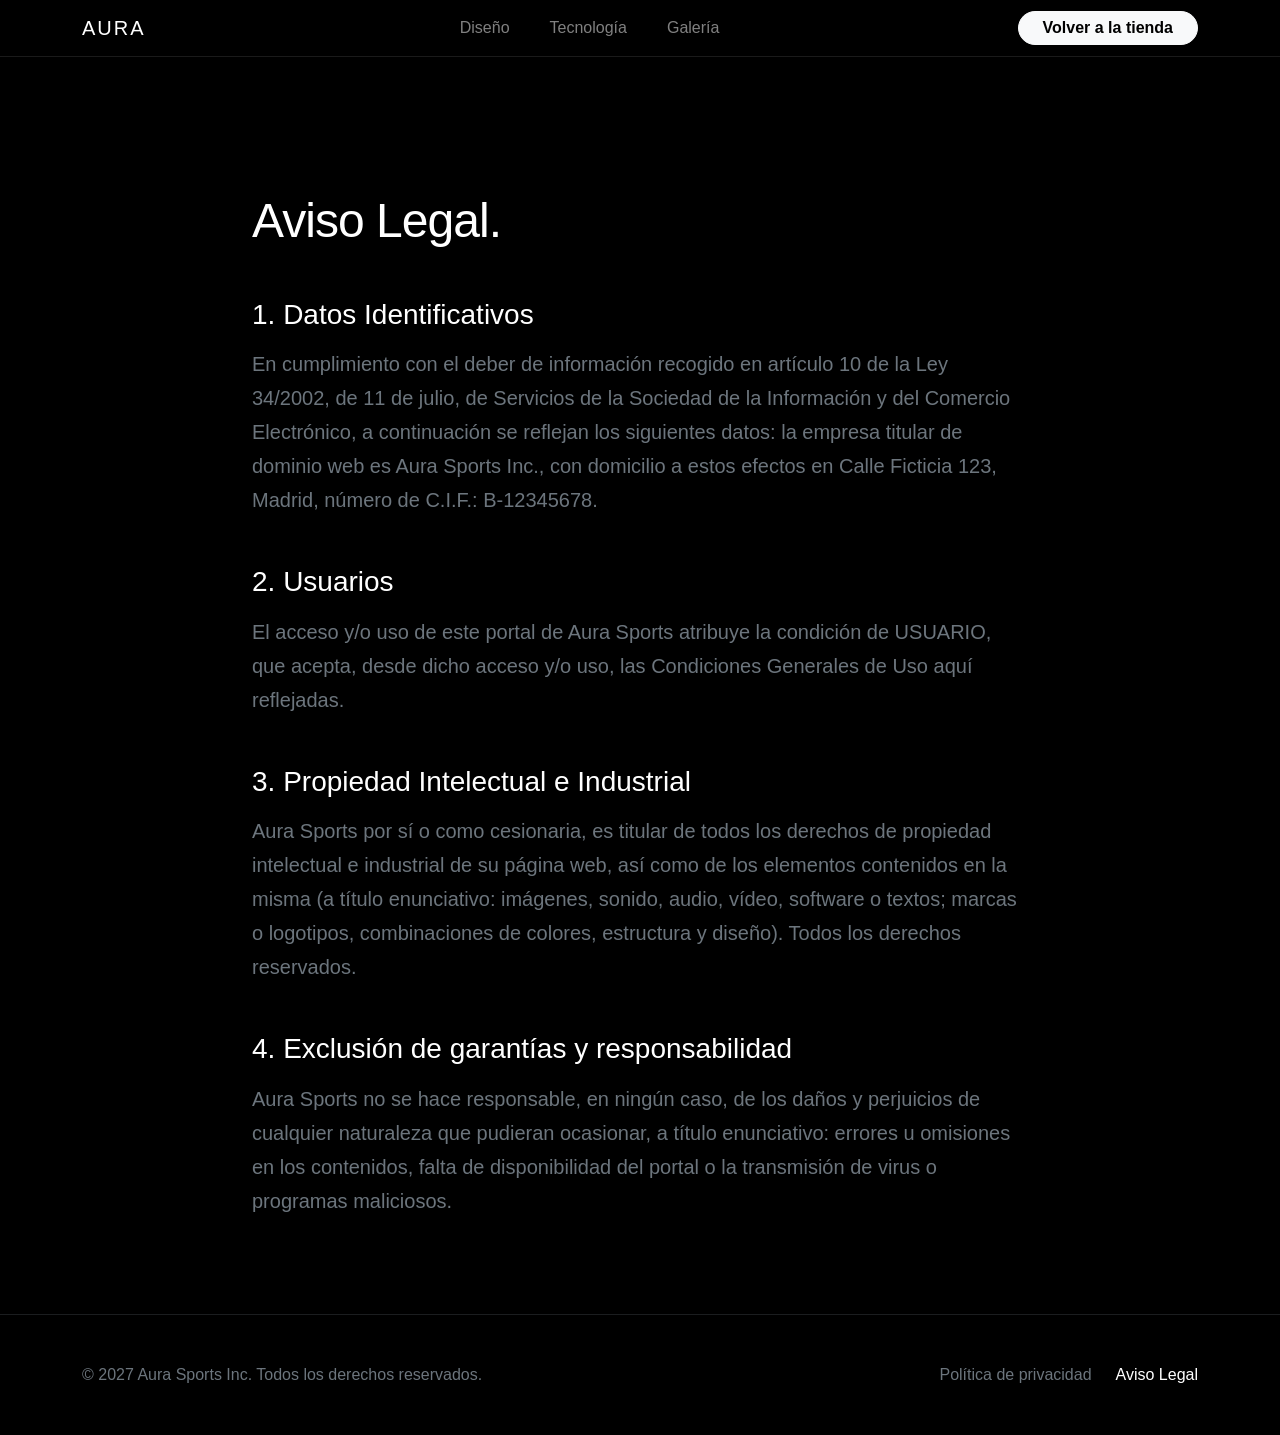
==== avisolegal.html @ 4b3b1ea6 "update 2.0" ====
<!DOCTYPE html>
<html lang="es">
<head>
    <meta charset="UTF-8">
    <meta name="viewport" content="width=device-width, initial-scale=1.0">
    <title>Aviso Legal — Aura Pro</title>
    <link href="css/bootstrap.css" rel="stylesheet">
    <link rel="stylesheet" href="css/style.css">
</head>
<body class="text-light bg-black" data-bs-theme="dark">

<!-- Encabezado fijo (с измененными ссылками на главную) -->
<nav id="navbar" class="navbar navbar-expand-md fixed-top blur-header scrolled">
    <div class="container">
        <a class="navbar-brand fw-bold tracking-wide text-white" href="index.html">AURA</a>
        <button class="navbar-toggler border-0" type="button" data-bs-toggle="collapse" data-bs-target="#navbarNav">
            <span class="navbar-toggler-icon"></span>
        </button>
        <div class="collapse navbar-collapse justify-content-center" id="navbarNav">
            <ul class="navbar-nav gap-4">
                <li class="nav-item"><a class="nav-link text-white-50 hover-text-white" href="index.html#design">Diseño</a></li>
                <li class="nav-item"><a class="nav-link text-white-50 hover-text-white" href="index.html#tech">Tecnología</a></li>
                <li class="nav-item"><a class="nav-link text-white-50 hover-text-white" href="index.html#gallery">Galería</a></li>
            </ul>
        </div>
        <a href="index.html#buy" class="btn btn-light rounded-pill px-4 py-1 fw-semibold d-none d-md-block btn-buy-nav text-black">Volver a la tienda</a>
    </div>
</nav>

<main class="pt-5 mt-5">
    <div class="container py-5" style="max-width: 800px;">
        <h1 class="display-4 fw-bold mb-5 tracking-tight text-white mt-5">Aviso Legal.</h1>

        <div class="mb-5">
            <h3 class="fw-bold text-white mb-3">1. Datos Identificativos</h3>
            <p class="text-secondary fs-5" style="line-height: 1.7;">En cumplimiento con el deber de información recogido en artículo 10 de la Ley 34/2002, de 11 de julio, de Servicios de la Sociedad de la Información y del Comercio Electrónico, a continuación se reflejan los siguientes datos: la empresa titular de dominio web es Aura Sports Inc., con domicilio a estos efectos en Calle Ficticia 123, Madrid, número de C.I.F.: B-12345678.</p>
        </div>

        <div class="mb-5">
            <h3 class="fw-bold text-white mb-3">2. Usuarios</h3>
            <p class="text-secondary fs-5" style="line-height: 1.7;">El acceso y/o uso de este portal de Aura Sports atribuye la condición de USUARIO, que acepta, desde dicho acceso y/o uso, las Condiciones Generales de Uso aquí reflejadas.</p>
        </div>

        <div class="mb-5">
            <h3 class="fw-bold text-white mb-3">3. Propiedad Intelectual e Industrial</h3>
            <p class="text-secondary fs-5" style="line-height: 1.7;">Aura Sports por sí o como cesionaria, es titular de todos los derechos de propiedad intelectual e industrial de su página web, así como de los elementos contenidos en la misma (a título enunciativo: imágenes, sonido, audio, vídeo, software o textos; marcas o logotipos, combinaciones de colores, estructura y diseño). Todos los derechos reservados.</p>
        </div>

        <div class="mb-5">
            <h3 class="fw-bold text-white mb-3">4. Exclusión de garantías y responsabilidad</h3>
            <p class="text-secondary fs-5" style="line-height: 1.7;">Aura Sports no se hace responsable, en ningún caso, de los daños y perjuicios de cualquier naturaleza que pudieran ocasionar, a título enunciativo: errores u omisiones en los contenidos, falta de disponibilidad del portal o la transmisión de virus o programas maliciosos.</p>
        </div>
    </div>
</main>

<footer class="py-5 text-secondary fs-6 text-center text-md-start bg-black border-top border-secondary border-opacity-25">
    <div class="container">
        <div class="d-flex flex-column flex-md-row justify-content-between align-items-center">
            <p class="mb-3 mb-md-0">© 2027 Aura Sports Inc. Todos los derechos reservados.</p>
            <div class="d-flex gap-4">
                <a href="politicade_privacidad.html" class="text-secondary text-decoration-none hover-text-white">Política de privacidad</a>
                <a href="avisolegal.html" class="text-white text-decoration-none">Aviso Legal</a>
            </div>
        </div>
    </div>
</footer>

<script src="js/bootstrap.bundle.js"></script>
</body>
</html>
---- css/style.css ----
/* Paleta Monocromática y Fuente Apple */
body {
    background-color: #000000;
    font-family: -apple-system, BlinkMacSystemFont, "SF Pro Display", "Helvetica Neue", Arial, sans-serif;
    -webkit-font-smoothing: antialiased;
    color: #f5f5f7;
}

/* -------------------------------------
   Утонченная типографика (Apple Style)
------------------------------------- */
/* Делаем заголовки менее массивными */
.display-1 { font-size: 3.5rem !important; }
.display-3 { font-size: 2.75rem !important; }
.display-4 { font-size: 2.25rem !important; }
.display-5 { font-size: 1.75rem !important; }

@media (min-width: 768px) {
    .display-1 { font-size: 4.5rem !important; }
    .display-3 { font-size: 3.5rem !important; }
    .display-4 { font-size: 3rem !important; }
    .display-5 { font-size: 2.25rem !important; }
}

/* Убираем лишнюю "жирность" у заголовков. 
   Меняем 700 (Bold) на 500 (Medium) / 600 (Semibold) */
.fw-bold,
h1, h2, h3, h4, h5, h6,
.display-1, .display-3, .display-4, .display-5 {
    font-weight: 500 !important;
}

.tracking-tight { letter-spacing: -0.02em; } /* Чуть меньше сжатия, чтобы тонкий текст легко читался */
.tracking-wide { letter-spacing: 0.1em; }

.hover-text-white:hover { color: #ffffff !important; transition: color 0.2s ease; }
.space-y-3 > li { margin-bottom: 1rem; }

/* -------------------------------------
   Efecto Glassmorphism en Header 
------------------------------------- */
.blur-header {
    background: rgba(0, 0, 0, 0.2);
    backdrop-filter: saturate(180%) blur(20px);
    -webkit-backdrop-filter: saturate(180%) blur(20px);
    border-bottom: 1px solid rgba(255, 255, 255, 0.05);
    transition: background-color 0.4s ease, border-bottom 0.4s ease;
}
.blur-header.scrolled {
    background: rgba(0, 0, 0, 0.75);
    border-bottom: 1px solid rgba(255, 255, 255, 0.1);
}

/* Animación Hero Background (Ken Burns) */
.hero-bg {
    animation: pulseBg 25s infinite alternate linear;
    filter: blur(11px);
}
@keyframes pulseBg {
    0% { transform: scale(1); }
    100% { transform: scale(1.15); }
}

/* Oscurecimiento suave en el Hero (Ваш градиент) */
.hero-overlay {
    background: linear-gradient(to bottom, rgba(0, 0, 0, 0) 0%, rgba(0, 0, 0, 1) 100%);
    z-index: 1;
}

/* Botones estilo Apple (Monocromo) */
.btn-apple {
    transition: transform 0.3s cubic-bezier(0.25, 1, 0.5, 1), opacity 0.3s ease, background-color 0.3s ease;
}
.btn-apple:hover {
    transform: scale(1.04);
}
.btn-light.btn-apple:hover {
    background-color: #e5e5ea;
    opacity: 0.95;
}
.btn-outline-light.btn-apple:hover {
    background-color: #ffffff;
    color: #000000;
}

/* Bento Cards Oscuras */
.bento-item {
    background-color: #111111;
    border: 1px solid rgba(255, 255, 255, 0.1);
    transition: border-color 0.4s ease, transform 0.4s ease;
}
.bento-item:hover {
    border-color: rgba(255, 255, 255, 0.3);
    transform: translateY(-5px);
}

/* Galería (Zoom en hover para los SVG) */
.gallery-img-wrapper svg {
    transition: transform 0.7s cubic-bezier(0.16, 1, 0.3, 1);
}
.gallery-img-wrapper:hover svg {
    transform: scale(1.06);
}

/* Especificaciones Hover Effect */
.spec-list .row {
    transition: background-color 0.3s ease;
}
.spec-list .row:hover {
    background-color: rgba(255,255,255,0.03);
}

/* Scroll Reveal Animations */
.reveal {
    opacity: 0;
    transform: translateY(40px);
    transition: opacity 1.2s cubic-bezier(0.25, 1, 0.5, 1), transform 1.2s cubic-bezier(0.25, 1, 0.5, 1);
}
.reveal.active {
    opacity: 1;
    transform: translateY(0);
}

/* Staggering delays */
.delay-1 { transition-delay: 0.1s; }
.delay-2 { transition-delay: 0.2s; }
.delay-3 { transition-delay: 0.3s; }
.delay-4 { transition-delay: 0.4s; }

/* -------------------------------------
   Размытие фона для модального окна (Video)
------------------------------------- */
.modal-backdrop.show {
    opacity: 1 !important;
    background-color: rgba(0, 0, 0, 0.7);
    backdrop-filter: blur(15px);
    -webkit-backdrop-filter: blur(15px);
}

/* Фикс для кнопки закрытия поверх видео */
.btn-close-white {
    opacity: 0.7;
    color: white;
    transition: opacity 0.2s;
    filter: none !important;
}
.btn-close-white:hover {
    opacity: 1;
}
/* -------------------------------------
   Кастомные модальные окна (Стиль Apple)
------------------------------------- */

/* Глубокий темный фон для всех модальных окон */
.custom-modal-bg {
    background-color: #111111 !important;
}

/* Большой, тонкий крестик в правом верхнем углу экрана */
.modal-close-fixed {
    position: absolute;
    top: 30px;
    right: 30px;
    z-index: 1060;
    width: 44px;
    height: 44px;
    /* Тонкий SVG-крестик (stroke-width='1') */
    background: transparent url("data:image/svg+xml,%3Csvg xmlns='http://www.w3.org/2000/svg' viewBox='0 0 24 24' fill='none' stroke='%23ffffff' stroke-width='1' stroke-linecap='round' stroke-linejoin='round'%3E%3Cline x1='18' y1='6' x2='6' y2='18'%3E%3C/line%3E%3Cline x1='6' y1='6' x2='18' y2='18'%3E%3C/line%3E%3C/svg%3E") center/36px auto no-repeat;
    opacity: 0.6;
    transition: opacity 0.3s ease, transform 0.3s ease;
    border: none;
}

.modal-close-fixed:hover {
    opacity: 1;
    transform: scale(1.1);
}

/* Убираем дефолтные стили Bootstrap для этой кнопки */
.btn-close.modal-close-fixed {
    box-sizing: border-box;
}

/* Убираем рамки и отступы у заголовков внутри модалки, раз крестик теперь снаружи */
.modal-header {
    border-bottom: none;
}
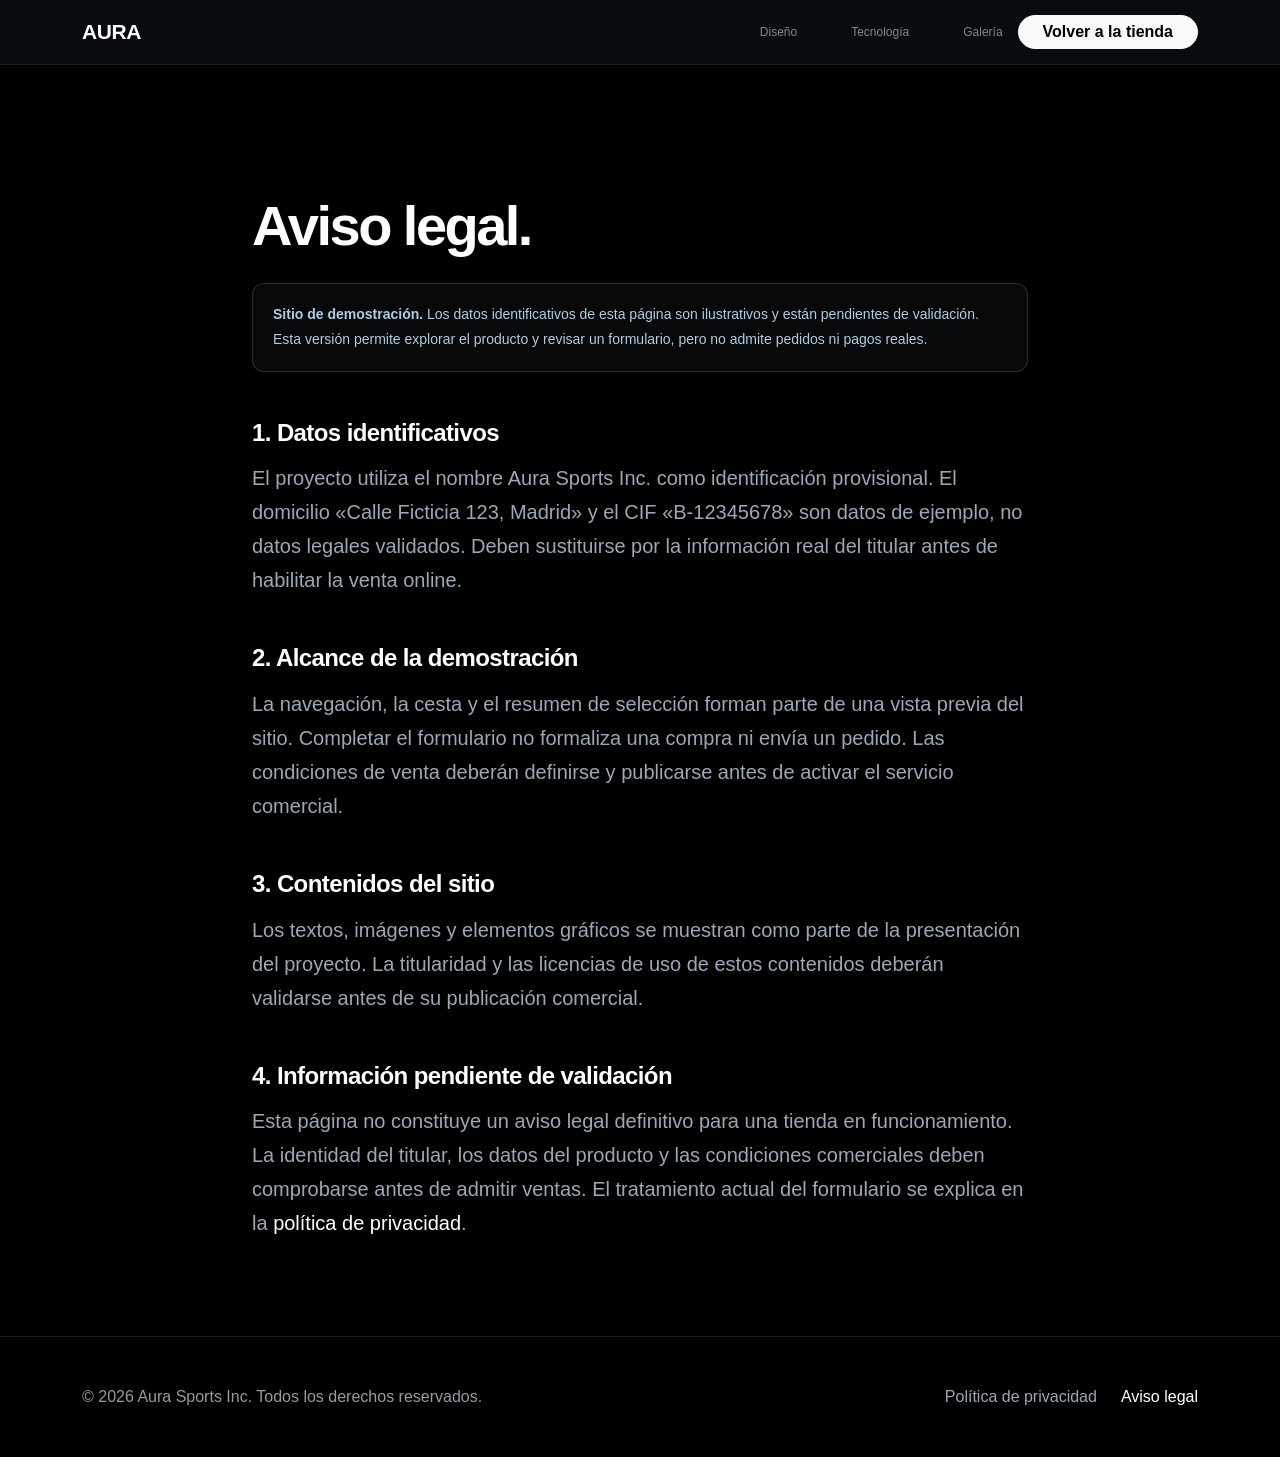
==== commit 2314a20f: "update 4.0" ====
--- a/avisolegal.html
+++ b/avisolegal.html
@@ -1,70 +1,152 @@
-<!DOCTYPE html>
+<!doctype html>
 <html lang="es">
-<head>
-    <meta charset="UTF-8">
-    <meta name="viewport" content="width=device-width, initial-scale=1.0">
-    <title>Aviso Legal — Aura Pro</title>
-    <link href="css/bootstrap.css" rel="stylesheet">
-    <link rel="stylesheet" href="css/style.css">
-</head>
-<body class="text-light bg-black" data-bs-theme="dark">
+  <head>
+    <meta charset="UTF-8" />
+    <meta name="viewport" content="width=device-width, initial-scale=1.0" />
+    <title>Aviso legal — AURA PRO X</title>
+    <link href="css/bootstrap.css" rel="stylesheet" />
+    <link rel="stylesheet" href="css/style.css" />
+  </head>
+  <body class="text-light bg-black" data-bs-theme="dark">
+    <!-- Encabezado fijo (с измененными ссылками на главную) -->
+    <nav
+      id="navbar"
+      class="navbar navbar-expand-md fixed-top blur-header scrolled"
+    >
+      <div class="container">
+        <a
+          class="navbar-brand fw-bold tracking-wide text-white"
+          href="index.html"
+          >AURA</a
+        >
+        <button
+          class="navbar-toggler border-0"
+          type="button"
+          data-bs-toggle="collapse"
+          data-bs-target="#navbarNav"
+        >
+          <span class="navbar-toggler-icon"></span>
+        </button>
+        <div
+          class="collapse navbar-collapse justify-content-center"
+          id="navbarNav"
+        >
+          <ul class="navbar-nav gap-4">
+            <li class="nav-item">
+              <a
+                class="nav-link text-white-50 hover-text-white"
+                href="index.html#design"
+                >Diseño</a
+              >
+            </li>
+            <li class="nav-item">
+              <a
+                class="nav-link text-white-50 hover-text-white"
+                href="index.html#tech"
+                >Tecnología</a
+              >
+            </li>
+            <li class="nav-item">
+              <a
+                class="nav-link text-white-50 hover-text-white"
+                href="index.html#gallery"
+                >Galería</a
+              >
+            </li>
+          </ul>
+        </div>
+        <a
+          href="index.html#buy"
+          class="btn btn-light rounded-pill px-4 py-1 fw-semibold d-none d-md-block btn-buy-nav text-black"
+          >Volver a la tienda</a
+        >
+      </div>
+    </nav>
 
-<!-- Encabezado fijo (с измененными ссылками на главную) -->
-<nav id="navbar" class="navbar navbar-expand-md fixed-top blur-header scrolled">
-    <div class="container">
-        <a class="navbar-brand fw-bold tracking-wide text-white" href="index.html">AURA</a>
-        <button class="navbar-toggler border-0" type="button" data-bs-toggle="collapse" data-bs-target="#navbarNav">
-            <span class="navbar-toggler-icon"></span>
-        </button>
-        <div class="collapse navbar-collapse justify-content-center" id="navbarNav">
-            <ul class="navbar-nav gap-4">
-                <li class="nav-item"><a class="nav-link text-white-50 hover-text-white" href="index.html#design">Diseño</a></li>
-                <li class="nav-item"><a class="nav-link text-white-50 hover-text-white" href="index.html#tech">Tecnología</a></li>
-                <li class="nav-item"><a class="nav-link text-white-50 hover-text-white" href="index.html#gallery">Galería</a></li>
-            </ul>
-        </div>
-        <a href="index.html#buy" class="btn btn-light rounded-pill px-4 py-1 fw-semibold d-none d-md-block btn-buy-nav text-black">Volver a la tienda</a>
-    </div>
-</nav>
-
-<main class="pt-5 mt-5">
-    <div class="container py-5" style="max-width: 800px;">
-        <h1 class="display-4 fw-bold mb-5 tracking-tight text-white mt-5">Aviso Legal.</h1>
+    <main class="pt-5 mt-5">
+      <div class="container py-5" style="max-width: 800px">
+        <h1 class="display-4 fw-bold mb-4 tracking-tight text-white mt-5">
+          Aviso legal.
+        </h1>
+        <p class="legal-preview-note mb-5">
+          <strong>Sitio de demostración.</strong> Los datos identificativos de
+          esta página son ilustrativos y están pendientes de validación. Esta
+          versión permite explorar el producto y revisar un formulario, pero no
+          admite pedidos ni pagos reales.
+        </p>
 
         <div class="mb-5">
-            <h3 class="fw-bold text-white mb-3">1. Datos Identificativos</h3>
-            <p class="text-secondary fs-5" style="line-height: 1.7;">En cumplimiento con el deber de información recogido en artículo 10 de la Ley 34/2002, de 11 de julio, de Servicios de la Sociedad de la Información y del Comercio Electrónico, a continuación se reflejan los siguientes datos: la empresa titular de dominio web es Aura Sports Inc., con domicilio a estos efectos en Calle Ficticia 123, Madrid, número de C.I.F.: B-12345678.</p>
+          <h3 class="fw-bold text-white mb-3">1. Datos identificativos</h3>
+          <p class="text-secondary fs-5" style="line-height: 1.7">
+            El proyecto utiliza el nombre Aura Sports Inc. como identificación
+            provisional. El domicilio «Calle Ficticia 123, Madrid» y el CIF
+            «B-12345678» son datos de ejemplo, no datos legales validados. Deben
+            sustituirse por la información real del titular antes de habilitar
+            la venta online.
+          </p>
         </div>
 
         <div class="mb-5">
-            <h3 class="fw-bold text-white mb-3">2. Usuarios</h3>
-            <p class="text-secondary fs-5" style="line-height: 1.7;">El acceso y/o uso de este portal de Aura Sports atribuye la condición de USUARIO, que acepta, desde dicho acceso y/o uso, las Condiciones Generales de Uso aquí reflejadas.</p>
+          <h3 class="fw-bold text-white mb-3">2. Alcance de la demostración</h3>
+          <p class="text-secondary fs-5" style="line-height: 1.7">
+            La navegación, la cesta y el resumen de selección forman parte de
+            una vista previa del sitio. Completar el formulario no formaliza una
+            compra ni envía un pedido. Las condiciones de venta deberán
+            definirse y publicarse antes de activar el servicio comercial.
+          </p>
         </div>
 
         <div class="mb-5">
-            <h3 class="fw-bold text-white mb-3">3. Propiedad Intelectual e Industrial</h3>
-            <p class="text-secondary fs-5" style="line-height: 1.7;">Aura Sports por sí o como cesionaria, es titular de todos los derechos de propiedad intelectual e industrial de su página web, así como de los elementos contenidos en la misma (a título enunciativo: imágenes, sonido, audio, vídeo, software o textos; marcas o logotipos, combinaciones de colores, estructura y diseño). Todos los derechos reservados.</p>
+          <h3 class="fw-bold text-white mb-3">3. Contenidos del sitio</h3>
+          <p class="text-secondary fs-5" style="line-height: 1.7">
+            Los textos, imágenes y elementos gráficos se muestran como parte de
+            la presentación del proyecto. La titularidad y las licencias de uso
+            de estos contenidos deberán validarse antes de su publicación
+            comercial.
+          </p>
         </div>
 
         <div class="mb-5">
-            <h3 class="fw-bold text-white mb-3">4. Exclusión de garantías y responsabilidad</h3>
-            <p class="text-secondary fs-5" style="line-height: 1.7;">Aura Sports no se hace responsable, en ningún caso, de los daños y perjuicios de cualquier naturaleza que pudieran ocasionar, a título enunciativo: errores u omisiones en los contenidos, falta de disponibilidad del portal o la transmisión de virus o programas maliciosos.</p>
+          <h3 class="fw-bold text-white mb-3">
+            4. Información pendiente de validación
+          </h3>
+          <p class="text-secondary fs-5" style="line-height: 1.7">
+            Esta página no constituye un aviso legal definitivo para una tienda
+            en funcionamiento. La identidad del titular, los datos del producto
+            y las condiciones comerciales deben comprobarse antes de admitir
+            ventas. El tratamiento actual del formulario se explica en la
+            <a href="politicadeprivacidad.html" class="text-white"
+              >política de privacidad</a
+            >.
+          </p>
         </div>
-    </div>
-</main>
+      </div>
+    </main>
 
-<footer class="py-5 text-secondary fs-6 text-center text-md-start bg-black border-top border-secondary border-opacity-25">
-    <div class="container">
-        <div class="d-flex flex-column flex-md-row justify-content-between align-items-center">
-            <p class="mb-3 mb-md-0">© 2027 Aura Sports Inc. Todos los derechos reservados.</p>
-            <div class="d-flex gap-4">
-                <a href="politicade_privacidad.html" class="text-secondary text-decoration-none hover-text-white">Política de privacidad</a>
-                <a href="avisolegal.html" class="text-white text-decoration-none">Aviso Legal</a>
-            </div>
+    <footer
+      class="py-5 text-secondary fs-6 text-center text-md-start bg-black border-top border-secondary border-opacity-25"
+    >
+      <div class="container">
+        <div
+          class="d-flex flex-column flex-md-row justify-content-between align-items-center"
+        >
+          <p class="mb-3 mb-md-0">
+            © 2026 Aura Sports Inc. Todos los derechos reservados.
+          </p>
+          <div class="d-flex gap-4">
+            <a
+              href="politicadeprivacidad.html"
+              class="text-secondary text-decoration-none hover-text-white"
+              >Política de privacidad</a
+            >
+            <a href="avisolegal.html" class="text-white text-decoration-none"
+              >Aviso legal</a
+            >
+          </div>
         </div>
-    </div>
-</footer>
+      </div>
+    </footer>
 
-<script src="js/bootstrap.bundle.js"></script>
-</body>
+    <script src="js/bootstrap.bundle.js"></script>
+  </body>
 </html>
--- a/css/style.css
+++ b/css/style.css
@@ -1,188 +1,1700 @@
-/* Paleta Monocromática y Fuente Apple */
+/* AURA — Quiet form. Glacier blue. Native San Francisco typography. */
+:root {
+  --aura-bg: #050608;
+  --aura-surface: #101114;
+  --aura-text: #f5f5f7;
+  --aura-muted: #969aa1;
+  --aura-line: rgba(255, 255, 255, 0.12);
+  --aura-accent: #a7d8ed;
+  --aura-ink: #152b38;
+  --aura-paper: #f5f7f9;
+}
+* {
+  box-sizing: border-box;
+}
+html {
+  scroll-behavior: smooth;
+  scroll-padding-top: 75px;
+}
 body {
-    background-color: #000000;
-    font-family: -apple-system, BlinkMacSystemFont, "SF Pro Display", "Helvetica Neue", Arial, sans-serif;
-    -webkit-font-smoothing: antialiased;
-    color: #f5f5f7;
-}
-
-/* -------------------------------------
-   Утонченная типографика (Apple Style)
-------------------------------------- */
-/* Делаем заголовки менее массивными */
-.display-1 { font-size: 3.5rem !important; }
-.display-3 { font-size: 2.75rem !important; }
-.display-4 { font-size: 2.25rem !important; }
-.display-5 { font-size: 1.75rem !important; }
-
-@media (min-width: 768px) {
-    .display-1 { font-size: 4.5rem !important; }
-    .display-3 { font-size: 3.5rem !important; }
-    .display-4 { font-size: 3rem !important; }
-    .display-5 { font-size: 2.25rem !important; }
-}
-
-/* Убираем лишнюю "жирность" у заголовков. 
-   Меняем 700 (Bold) на 500 (Medium) / 600 (Semibold) */
-.fw-bold,
-h1, h2, h3, h4, h5, h6,
-.display-1, .display-3, .display-4, .display-5 {
-    font-weight: 500 !important;
-}
-
-.tracking-tight { letter-spacing: -0.02em; } /* Чуть меньше сжатия, чтобы тонкий текст легко читался */
-.tracking-wide { letter-spacing: 0.1em; }
-
-.hover-text-white:hover { color: #ffffff !important; transition: color 0.2s ease; }
-.space-y-3 > li { margin-bottom: 1rem; }
-
-/* -------------------------------------
-   Efecto Glassmorphism en Header 
-------------------------------------- */
+  margin: 0;
+  background: var(--aura-bg);
+  color: var(--aura-text);
+  font-family:
+    -apple-system, BlinkMacSystemFont, "SF Pro Display", "SF Pro Text",
+    "Helvetica Neue", Arial, sans-serif;
+  -webkit-font-smoothing: antialiased;
+  line-height: 1.5;
+}
+::selection {
+  background: var(--aura-accent);
+  color: var(--aura-ink);
+}
+a {
+  color: inherit;
+  text-decoration: none;
+}
+button,
+input {
+  font: inherit;
+}
+button,
+a,
+input,
+summary {
+  -webkit-tap-highlight-color: transparent;
+}
+button {
+  cursor: pointer;
+}
+img {
+  max-width: 100%;
+}
+h1,
+h2,
+h3,
+p,
+figure {
+  margin-top: 0;
+}
+h1,
+h2,
+h3 {
+  line-height: 1.07;
+  letter-spacing: -0.045em;
+}
+h2 {
+  font-size: clamp(38px, 4.1vw, 60px);
+  font-weight: 600;
+  margin-bottom: 0;
+}
+h3 {
+  font-weight: 600;
+}
+p {
+  color: var(--aura-muted);
+}
+a:focus-visible,
+button:focus-visible,
+input:focus-visible,
+summary:focus-visible {
+  outline: 2px solid var(--aura-accent);
+  outline-offset: 5px;
+}
+:where(main, section)[tabindex="-1"]:focus {
+  outline: none;
+}
+.page-width {
+  width: min(100% - 96px, 1080px);
+  margin-inline: auto;
+}
+.section-space {
+  padding-block: 115px;
+}
+.eyebrow {
+  font-size: 16px;
+  font-weight: 500;
+  letter-spacing: -0.015em;
+  color: inherit;
+  margin-bottom: 18px;
+}
+.muted,
+.text-muted-aura {
+  color: var(--aura-muted);
+}
+.icon {
+  width: 21px;
+  height: 21px;
+  flex-shrink: 0;
+  fill: none;
+  stroke: currentColor;
+  stroke-width: 1.5;
+  stroke-linecap: round;
+  stroke-linejoin: round;
+}
+.icon-library {
+  position: absolute;
+  width: 0;
+  height: 0;
+  overflow: hidden;
+}
+.skip-link {
+  position: fixed;
+  z-index: 2000;
+  top: 10px;
+  left: 10px;
+  padding: 12px 20px;
+  border-radius: 20px;
+  background: var(--aura-accent);
+  color: var(--aura-ink);
+  transform: translateY(-160%);
+}
+.skip-link:focus {
+  transform: translateY(0);
+}
+/* A restrained, translucent product navigation. */
 .blur-header {
-    background: rgba(0, 0, 0, 0.2);
-    backdrop-filter: saturate(180%) blur(20px);
-    -webkit-backdrop-filter: saturate(180%) blur(20px);
-    border-bottom: 1px solid rgba(255, 255, 255, 0.05);
-    transition: background-color 0.4s ease, border-bottom 0.4s ease;
+  padding: 0;
+  background: rgba(5, 6, 8, 0.76);
+  border-bottom: 1px solid rgba(255, 255, 255, 0.08);
+  backdrop-filter: saturate(140%) blur(22px);
+  -webkit-backdrop-filter: saturate(140%) blur(22px);
 }
 .blur-header.scrolled {
-    background: rgba(0, 0, 0, 0.75);
-    border-bottom: 1px solid rgba(255, 255, 255, 0.1);
-}
-
-/* Animación Hero Background (Ken Burns) */
-.hero-bg {
-    animation: pulseBg 25s infinite alternate linear;
-    filter: blur(11px);
-}
-@keyframes pulseBg {
-    0% { transform: scale(1); }
-    100% { transform: scale(1.15); }
-}
-
-/* Oscurecimiento suave en el Hero (Ваш градиент) */
-.hero-overlay {
-    background: linear-gradient(to bottom, rgba(0, 0, 0, 0) 0%, rgba(0, 0, 0, 1) 100%);
-    z-index: 1;
-}
-
-/* Botones estilo Apple (Monocromo) */
-.btn-apple {
-    transition: transform 0.3s cubic-bezier(0.25, 1, 0.5, 1), opacity 0.3s ease, background-color 0.3s ease;
-}
-.btn-apple:hover {
-    transform: scale(1.04);
-}
-.btn-light.btn-apple:hover {
-    background-color: #e5e5ea;
-    opacity: 0.95;
-}
-.btn-outline-light.btn-apple:hover {
-    background-color: #ffffff;
-    color: #000000;
-}
-
-/* Bento Cards Oscuras */
-.bento-item {
-    background-color: #111111;
-    border: 1px solid rgba(255, 255, 255, 0.1);
-    transition: border-color 0.4s ease, transform 0.4s ease;
-}
-.bento-item:hover {
-    border-color: rgba(255, 255, 255, 0.3);
-    transform: translateY(-5px);
-}
-
-/* Galería (Zoom en hover para los SVG) */
-.gallery-img-wrapper svg {
-    transition: transform 0.7s cubic-bezier(0.16, 1, 0.3, 1);
-}
-.gallery-img-wrapper:hover svg {
-    transform: scale(1.06);
-}
-
-/* Especificaciones Hover Effect */
-.spec-list .row {
-    transition: background-color 0.3s ease;
-}
-.spec-list .row:hover {
-    background-color: rgba(255,255,255,0.03);
-}
-
-/* Scroll Reveal Animations */
+  background: rgba(12, 14, 18, 0.9);
+}
+.nav-inner {
+  min-height: 60px;
+  padding: 0;
+  gap: 36px;
+}
+.brand {
+  display: inline-flex;
+  align-items: center;
+  font-size: 19px;
+  font-weight: 600;
+  letter-spacing: -0.045em;
+  color: var(--aura-text);
+  white-space: nowrap;
+}
+.navbar-collapse {
+  flex-grow: 0;
+  margin-left: auto;
+}
+.nav-link {
+  color: #b6b8bf;
+  font-size: 12px;
+  padding: 9px 15px !important;
+  transition: color 0.2s;
+}
+.nav-link:hover,
+.nav-link.active {
+  color: #f5f5f7;
+}
+.nav-purchase {
+  display: flex;
+  align-items: center;
+}
+.button {
+  display: inline-flex;
+  align-items: center;
+  justify-content: center;
+  gap: 15px;
+  min-height: 48px;
+  padding: 12px 24px;
+  border: 1px solid transparent;
+  border-radius: 999px;
+  font-size: 15px;
+  font-weight: 400;
+  line-height: 1.5;
+  transition:
+    background 0.2s,
+    transform 0.2s;
+}
+.button:hover {
+  transform: translateY(-1px);
+}
+.button-small {
+  min-height: 31px;
+  padding: 6px 17px;
+  font-size: 12px;
+}
+.button-light,
+.button-accent {
+  background: var(--aura-accent);
+  color: var(--aura-ink);
+}
+.button-light:hover,
+.button-accent:hover {
+  background: #bee5f6;
+}
+.button-dark {
+  background: #1d3544;
+  color: #f2f8fc;
+}
+.button-dark:hover {
+  background: #294b60;
+}
+.button .icon {
+  width: 18px;
+  height: 18px;
+}
+.text-link {
+  display: inline-flex;
+  align-items: center;
+  gap: 8px;
+  font-size: 15px;
+  color: var(--aura-accent);
+}
+.text-link:after {
+  content: "›";
+  font-size: 22px;
+  line-height: 1;
+  margin-top: -2px;
+}
+.text-link:hover {
+  color: #cce8f5;
+}
+.navbar-toggler {
+  border: 0;
+  box-shadow: none !important;
+  padding: 11px;
+  min-height: 44px;
+}
+.menu-lines {
+  display: block;
+  width: 19px;
+  height: 8px;
+  border-block: 1px solid #d8e0e5;
+}
+/* Hero: type, product, breathing room. */
+.hero {
+  position: relative;
+  overflow: hidden;
+  padding-bottom: 44px;
+  background: #050608;
+  text-align: center;
+}
+.hero-content {
+  position: relative;
+  z-index: 1;
+  padding-top: 128px;
+}
+.hero .eyebrow {
+  color: #d5dbe0;
+  font-size: 23px;
+  font-weight: 600;
+  margin-bottom: 17px;
+}
+.hero h1 {
+  font-size: clamp(52px, 6vw, 86px);
+  font-weight: 600;
+  line-height: 1.04;
+  letter-spacing: -0.055em;
+  margin: 0 0 24px;
+}
+.hero-description {
+  font-size: 19px;
+  line-height: 1.5;
+  color: #a6aab2;
+  max-width: 560px;
+  margin: 0 auto 27px;
+}
+.hero-actions {
+  display: flex;
+  justify-content: center;
+  align-items: center;
+  gap: 29px;
+}
+.hero-image {
+  display: block;
+  mix-blend-mode: lighten;
+  width: min(1100px, 100%);
+  height: 535px;
+  object-fit: contain;
+  margin: 0 auto;
+  -webkit-mask-image: linear-gradient(
+    0deg,
+    transparent,
+    #000 10%,
+    #000 92%,
+    transparent
+  );
+  mask-image: linear-gradient(
+    0deg,
+    transparent,
+    #000 10%,
+    #000 92%,
+    transparent
+  );
+}
+/* Product story */
+#design {
+  padding-top: 80px;
+  padding-bottom: 35px;
+}
+.section-heading {
+  text-align: center;
+  max-width: 800px;
+  margin: 0 auto 55px;
+}
+.heading-row {
+  display: block;
+}
+.section-heading p,
+.heading-row > p {
+  max-width: 615px;
+  margin: 24px auto 0;
+  font-size: 18px;
+  line-height: 1.65;
+  color: #a1a6ae;
+}
+.design-photo {
+  margin: 0;
+  overflow: hidden;
+  border-radius: 28px;
+  background: #090b0d;
+}
+.design-photo img {
+  width: 100%;
+  height: 540px;
+  object-fit: cover;
+  display: block;
+}
+.technology-section {
+  padding-top: 100px;
+  padding-bottom: 112px;
+  background: #050608;
+}
+.technology-section .section-heading {
+  margin-bottom: 48px;
+}
+.tech-grid {
+  display: grid;
+  grid-template-columns: repeat(3, minmax(0, 1fr));
+  gap: 52px;
+}
+.tech-card {
+  min-width: 0;
+}
+.tech-copy h3 {
+  color: var(--aura-accent);
+  font-size: 24px;
+  letter-spacing: -0.03em;
+  margin: 0 0 15px;
+}
+.tech-copy p {
+  font-size: 16px;
+  line-height: 1.7;
+  color: #a1a6ae;
+  margin: 0;
+}
+/* One calm landscape in place of a collage. */
+.terrain-section {
+  padding: 0;
+}
+.terrain-panorama {
+  height: 700px;
+  position: relative;
+  isolation: isolate;
+  display: flex;
+  align-items: center;
+  overflow: hidden;
+  color: #1a2d3a;
+  background: #dbe6ef;
+}
+.terrain-panorama > img {
+  position: absolute;
+  inset: 0;
+  width: 100%;
+  height: 100%;
+  z-index: -2;
+  object-fit: cover;
+  object-position: 50% 55%;
+}
+.terrain-overlay {
+  position: absolute;
+  inset: 0;
+  z-index: -1;
+  background: linear-gradient(90deg, #f1f7fc40, transparent 70%);
+}
+.terrain-copy {
+  padding-bottom: 65px;
+}
+.terrain-copy h2 {
+  font-size: clamp(45px, 4.9vw, 72px);
+  font-weight: 600;
+}
+.terrain-copy p {
+  color: #344c5d;
+  font-size: 19px;
+  max-width: 350px;
+  line-height: 1.6;
+  margin: 26px 0 0;
+}
+/* The technical information stays useful, with less framing. */
+.specs-section {
+  background: #f5f7f9;
+  color: #1d1d1f;
+}
+.specs-layout {
+  display: grid;
+  grid-template-columns: 0.85fr 1.35fr;
+  gap: 100px;
+}
+.specs-intro h2 {
+  font-size: 48px;
+}
+.specs-intro > p {
+  font-size: 17px;
+  color: #707984;
+  line-height: 1.65;
+  margin: 23px 0 0;
+  max-width: 250px;
+}
+.spec-table {
+  margin: 0;
+}
+.spec-table > div {
+  display: grid;
+  grid-template-columns: 42% 1fr;
+  gap: 24px;
+  border-bottom: 1px solid #dce2e8;
+  padding: 19px 0;
+  align-items: baseline;
+}
+.spec-table > div:first-child {
+  padding-top: 0;
+}
+.spec-table dt {
+  color: #697580;
+  font-size: 13px;
+  font-weight: 400;
+}
+.spec-table dd {
+  margin: 0;
+  color: #293943;
+  font-size: 14px;
+  font-weight: 500;
+  line-height: 1.5;
+}
+.spec-table small {
+  display: block;
+  font-size: 12px;
+  color: #6d7a85;
+  font-weight: 400;
+  margin-top: 4px;
+}
+.spec-pill {
+  font-size: 11px;
+  font-weight: 400;
+  margin-left: 9px;
+  color: #7d8e9c;
+}
+.color-swatch {
+  display: inline-block;
+  height: 11px;
+  width: 11px;
+  border-radius: 50%;
+  background: #292d33;
+  margin-right: 9px;
+}
+.faq-section {
+  display: grid;
+  grid-template-columns: 0.85fr 1.35fr;
+  gap: 100px;
+}
+.faq-intro h2 {
+  font-size: 45px;
+}
+.faq-intro > p {
+  margin: 24px 0 0;
+  font-size: 17px;
+}
+.faq-list details {
+  border-bottom: 1px solid var(--aura-line);
+}
+.faq-list details:first-child {
+  border-top: 1px solid var(--aura-line);
+}
+.faq-list summary {
+  list-style: none;
+  display: flex;
+  align-items: center;
+  justify-content: space-between;
+  gap: 24px;
+  cursor: pointer;
+  padding: 25px 0;
+  font-size: 15px;
+  font-weight: 500;
+}
+.faq-list summary::-webkit-details-marker {
+  display: none;
+}
+.faq-list summary > span {
+  flex-shrink: 0;
+  width: 12px;
+  height: 12px;
+  position: relative;
+}
+.faq-list summary > span:before,
+.faq-list summary > span:after {
+  content: "";
+  position: absolute;
+  width: 12px;
+  height: 1px;
+  background: #b6c3cc;
+  top: 6px;
+  left: 0;
+}
+.faq-list summary > span:after {
+  transform: rotate(90deg);
+  transition: transform 0.2s;
+}
+.faq-list details[open] summary > span:after {
+  transform: rotate(0);
+}
+.faq-list details > p {
+  font-size: 14px;
+  line-height: 1.8;
+  margin: 0 0 27px;
+  color: #969da7;
+}
+.buy-section {
+  background: #ddecf5;
+  color: #1e3544;
+  padding: 82px 0;
+}
+.buy-inner {
+  display: flex;
+  align-items: center;
+  justify-content: space-between;
+  gap: 45px;
+}
+.buy-inner h2 {
+  font-size: 48px;
+}
+.buy-inner p {
+  font-size: 17px;
+  color: #60798a;
+  margin: 20px 0 0;
+}
+.buy-action {
+  display: flex;
+  flex-direction: column;
+  align-items: center;
+  gap: 17px;
+  flex-shrink: 0;
+}
+.buy-price {
+  font-size: 29px;
+  letter-spacing: -0.03em;
+  line-height: 1;
+}
+.buy-price > span {
+  font-size: 26px;
+}
+.buy-included {
+  font-size: 11px;
+  color: #5b7485;
+}
+.site-footer {
+  background: #050608;
+  padding: 42px 0 25px;
+}
+.footer-top {
+  display: flex;
+  justify-content: space-between;
+  align-items: center;
+  gap: 40px;
+  padding-bottom: 30px;
+}
+.footer-top p {
+  font-size: 12px;
+  margin: 12px 0 0;
+}
+.footer-brand {
+  font-size: 21px;
+}
+.footer-links {
+  display: flex;
+  gap: 26px;
+  align-items: center;
+  flex-wrap: wrap;
+}
+.footer-links a,
+.footer-links button {
+  font-size: 12px;
+  color: #a2a7af;
+}
+.footer-links button {
+  background: none;
+  border: 0;
+  padding: 0;
+}
+.footer-links a:hover,
+.footer-links button:hover,
+.footer-bottom a:hover {
+  color: var(--aura-accent);
+}
+.footer-bottom {
+  display: flex;
+  justify-content: space-between;
+  gap: 24px;
+  padding-top: 23px;
+  border-top: 1px solid var(--aura-line);
+  font-size: 10px;
+  color: #7c8591;
+}
+.footer-bottom > div {
+  display: flex;
+  gap: 24px;
+}
+/* Checkout shares the same materials and color palette. */
+.modal-backdrop.show {
+  opacity: 0.7;
+  background: #000;
+}
+.modal {
+  backdrop-filter: blur(12px);
+  -webkit-backdrop-filter: blur(12px);
+}
+.checkout-modal .modal-dialog {
+  max-width: 1030px;
+  margin: 28px auto;
+}
+.checkout-shell {
+  border: 1px solid #30373e;
+  border-radius: 24px;
+  background: #111418;
+  color: #f5f5f7;
+  display: grid;
+  grid-template-columns: 0.85fr 1.15fr;
+  position: relative;
+  overflow: hidden;
+  box-shadow: 0 35px 100px #0008;
+}
+.modal-close {
+  position: absolute;
+  right: 18px;
+  top: 18px;
+  z-index: 5;
+  display: grid;
+  place-items: center;
+  width: 32px;
+  height: 32px;
+  border: 0;
+  border-radius: 50%;
+  color: #c3cbd3;
+  background: #30363d;
+  transition: background 0.2s;
+}
+.modal-close:hover {
+  background: #46525e;
+}
+.modal-close .icon {
+  width: 16px;
+  height: 16px;
+}
+.order-summary {
+  padding: 38px 30px 28px;
+  background: #0a0d11;
+  border-right: 1px solid #ffffff08;
+  min-width: 0;
+}
+.order-summary-top {
+  display: flex;
+  justify-content: space-between;
+  gap: 15px;
+}
+.order-summary-top .eyebrow {
+  font-size: 15px;
+  color: #c1cbd4;
+  margin: 0;
+}
+.cart-product-stage {
+  height: 270px;
+  margin: 4px -16px 15px;
+  display: flex;
+  justify-content: center;
+  align-items: center;
+  overflow: hidden;
+}
+.cart-product-stage > img {
+  width: 100%;
+  height: 100%;
+  object-fit: contain;
+  -webkit-mask-image: radial-gradient(ellipse, #000 40%, transparent 75%);
+  mask-image: radial-gradient(ellipse, #000 40%, transparent 75%);
+}
+.cart-product-title {
+  display: flex;
+  align-items: center;
+  justify-content: space-between;
+  gap: 15px;
+  padding-bottom: 25px;
+  border-bottom: 1px solid var(--aura-line);
+}
+.cart-product-title h3 {
+  font-size: 27px;
+  letter-spacing: -0.04em;
+  margin-bottom: 9px;
+}
+.cart-product-title p {
+  font-size: 12px;
+  color: #8c99a5;
+  margin: 0;
+}
+.cart-product-title > strong {
+  font-size: 21px;
+  font-weight: 500;
+  white-space: nowrap;
+}
+.cart-includes {
+  display: flex;
+  align-items: center;
+  gap: 10px;
+  font-size: 12px;
+  color: #8e9ca9;
+  line-height: 1.6;
+  padding: 22px 0;
+}
+.cart-includes .icon {
+  width: 19px;
+  color: #b0ccde;
+}
+.order-totals {
+  border-top: 1px solid var(--aura-line);
+  padding-top: 21px;
+  margin-top: 4px;
+}
+.order-totals > div {
+  display: flex;
+  align-items: center;
+  justify-content: space-between;
+  gap: 15px;
+  font-size: 12px;
+  color: #919fad;
+  margin-bottom: 14px;
+}
+.order-totals > div > span + span {
+  color: #c6d1db;
+}
+.order-totals > .order-total {
+  border-top: 1px solid var(--aura-line);
+  padding-top: 20px;
+  margin-top: 20px;
+  color: #dce7ef;
+}
+.order-total strong {
+  font-size: 29px;
+  font-weight: 500;
+  letter-spacing: -0.04em;
+}
+.summary-note {
+  display: flex;
+  align-items: center;
+  gap: 8px;
+  font-size: 10px;
+  color: #8b9dac;
+  margin: 25px 0 0;
+}
+.summary-note .icon {
+  width: 15px;
+  height: 15px;
+}
+.checkout-main {
+  padding: 44px 38px 28px;
+  min-width: 0;
+}
+.checkout-main h2 {
+  font-size: 34px;
+  line-height: 1.1;
+  margin-bottom: 13px;
+}
+.checkout-intro {
+  font-size: 13px;
+  margin-bottom: 20px;
+  color: #97a3ae;
+}
+.preview-notice {
+  font-size: 11px;
+  line-height: 1.7;
+  color: #9eb5c4;
+  background: #a7d8ed08;
+  border: 1px solid #a7d8ed18;
+  border-radius: 10px;
+  padding: 11px 13px;
+  margin-bottom: 24px;
+}
+.checkout-main fieldset {
+  padding: 0;
+  margin: 0 0 20px;
+  min-width: 0;
+}
+.checkout-main legend {
+  float: none;
+  width: auto;
+  font-size: 14px;
+  font-weight: 500;
+  margin-bottom: 15px;
+}
+.form-grid {
+  display: grid;
+  grid-template-columns: 1fr 1fr;
+  gap: 13px;
+}
+.form-field {
+  min-width: 0;
+}
+.full-width {
+  grid-column: 1/-1;
+}
+.form-field label {
+  display: block;
+  margin-bottom: 7px;
+  font-size: 11px;
+  color: #bec7d0;
+}
+.form-field label > span {
+  color: #93adbc;
+}
+.form-field label > .optional {
+  color: #86939f;
+  font-size: 10px;
+}
+.form-field input {
+  display: block;
+  width: 100%;
+  height: 43px;
+  padding: 10px 12px;
+  border: 1px solid #34414c;
+  border-radius: 9px;
+  color: #edf4f8;
+  background: #1a2027;
+  font-size: 13px;
+  transition:
+    border-color 0.2s,
+    box-shadow 0.2s;
+}
+.form-field input::placeholder {
+  color: #7d8e9c;
+  opacity: 1;
+}
+.form-field input:focus {
+  outline: none;
+  border-color: var(--aura-accent);
+  box-shadow: 0 0 0 3px #a7d8ed15;
+}
+.form-field input.is-invalid {
+  border-color: #ed9e9e;
+  background: #ed9e9e08;
+}
+.field-error {
+  font-size: 11px;
+  line-height: 1.5;
+  color: #ffb5b5;
+  margin: 6px 0 0;
+}
+.field-error:empty {
+  display: none;
+}
+.consent-field {
+  margin: 23px 0;
+}
+.consent-line {
+  display: flex;
+  align-items: flex-start;
+  gap: 11px;
+}
+.consent-line input {
+  width: 17px;
+  height: 17px;
+  flex-shrink: 0;
+  margin-top: 2px;
+  accent-color: var(--aura-accent);
+  cursor: pointer;
+}
+.consent-line input.is-invalid {
+  outline: 1px solid #ed9e9e;
+  outline-offset: 2px;
+}
+.consent-line label {
+  display: block;
+  font-size: 11px;
+  line-height: 1.7;
+  color: #a8b8c4;
+  cursor: pointer;
+}
+.consent-line a {
+  display: inline-block;
+  color: #b1d7ec;
+  font-size: 11px;
+  text-decoration: underline;
+  text-underline-offset: 3px;
+  margin-top: 4px;
+}
+.consent-line a > span[aria-hidden] {
+  margin-left: 4px;
+}
+.checkout-submit {
+  width: 100%;
+  min-height: 46px;
+  justify-content: space-between;
+  padding: 12px 20px;
+  font-size: 13px;
+}
+.form-footnote {
+  text-align: center;
+  color: #8196a5;
+  font-size: 10px;
+  line-height: 1.6;
+  margin: 14px 0 0;
+}
+.checkout-review {
+  padding-top: 35px;
+}
+.checkout-review[hidden],
+#checkoutEntry[hidden] {
+  display: none;
+}
+.review-check {
+  display: grid;
+  place-items: center;
+  width: 54px;
+  height: 54px;
+  border-radius: 50%;
+  background: #a7d8ed15;
+  color: var(--aura-accent);
+  margin-bottom: 28px;
+}
+.checkout-review > p:not(.preview-notice) {
+  font-size: 14px;
+  line-height: 1.8;
+}
+.review-details {
+  margin: 28px 0;
+}
+.review-details > div {
+  display: grid;
+  grid-template-columns: 80px 1fr;
+  gap: 12px;
+  padding: 14px 0;
+  border-bottom: 1px solid var(--aura-line);
+  font-size: 13px;
+}
+.review-details dt {
+  color: #8b9fab;
+  font-weight: 400;
+}
+.review-details dd {
+  margin: 0;
+  color: #cbdce6;
+  overflow-wrap: anywhere;
+}
+.checkout-review .button {
+  width: 100%;
+  justify-content: space-between;
+}
+.review-back {
+  display: block;
+  margin: 23px auto 0;
+  padding: 0;
+  border: 0;
+  background: none;
+  color: #9fc4d8;
+  font-size: 12px;
+  cursor: pointer;
+}
+.contact-content {
+  border: 1px solid #34434f;
+  border-radius: 23px;
+  padding: 58px 35px 35px;
+  background: #121920;
+}
+.contact-content > .eyebrow {
+  font-size: 11px;
+  margin-bottom: 23px;
+  color: #859cab;
+  letter-spacing: 0;
+}
+.contact-content h2 {
+  font-size: 39px;
+}
+.contact-content p:not(.eyebrow) {
+  font-size: 15px;
+  margin: 24px 0;
+}
+.contact-email {
+  display: flex;
+  justify-content: space-between;
+  gap: 15px;
+  border-block: 1px solid var(--aura-line);
+  padding: 22px 0;
+  font-size: 22px;
+  color: var(--aura-accent);
+  letter-spacing: -0.03em;
+}
+.contact-footnote {
+  display: block;
+  color: #829aab;
+  font-size: 11px;
+  margin-top: 24px;
+}
+.noscript-notice {
+  position: fixed;
+  bottom: 0;
+  width: 100%;
+  padding: 12px;
+  background: var(--aura-accent);
+  color: var(--aura-ink);
+  z-index: 1200;
+  text-align: center;
+  font-size: 13px;
+}
+/* Content remains visible without scripts and respects reduced motion. */
 .reveal {
-    opacity: 0;
-    transform: translateY(40px);
-    transition: opacity 1.2s cubic-bezier(0.25, 1, 0.5, 1), transform 1.2s cubic-bezier(0.25, 1, 0.5, 1);
-}
-.reveal.active {
+  transition:
+    opacity 0.8s ease,
+    transform 0.8s cubic-bezier(0.2, 0.8, 0.2, 1);
+}
+.reveal-ready .reveal:not(.active) {
+  opacity: 0;
+  transform: translateY(20px);
+}
+.delay-1 {
+  transition-delay: 0.08s;
+}
+.delay-2 {
+  transition-delay: 0.16s;
+}
+.delay-3 {
+  transition-delay: 0.24s;
+}
+/* The existing policy pages share the system type and glacier palette. */
+.tracking-wide {
+  letter-spacing: -0.02em;
+}
+.tracking-tight {
+  letter-spacing: -0.045em;
+}
+.hover-text-white:hover {
+  color: white !important;
+}
+body:not(.aura-home) .blur-header {
+  min-height: 65px;
+  background: #0a0d11ed;
+}
+body:not(.aura-home) .text-secondary {
+  color: #9ba8b5 !important;
+}
+body:not(.aura-home) h1 {
+  font-weight: 600;
+}
+body:not(.aura-home) h3 {
+  font-size: 24px;
+  letter-spacing: -0.025em;
+}
+body:not(.aura-home) .navbar-brand {
+  font-size: 21px;
+}
+.legal-preview-note {
+  font-size: 14px;
+  line-height: 1.8;
+  color: #b0cede;
+  border: 1px solid #a7d8ed33;
+  background: #a7d8ed09;
+  padding: 18px 20px;
+  border-radius: 12px;
+  margin-bottom: 40px;
+}
+@media (max-width: 1199px) {
+  .page-width {
+    width: calc(100% - 72px);
+  }
+  .nav-inner {
+    gap: 25px;
+  }
+  .hero-image {
+    height: 500px;
+  }
+  .specs-layout,
+  .faq-section {
+    gap: 65px;
+  }
+  .buy-inner h2 {
+    font-size: 43px;
+  }
+  .buy-included {
+    max-width: 270px;
+    text-align: center;
+  }
+  .checkout-modal .modal-dialog {
+    max-width: none;
+    margin: 25px;
+  }
+  .checkout-main {
+    padding-inline: 30px;
+  }
+}
+@media (max-width: 991px) {
+  .navbar .nav-inner {
+    min-height: 58px;
+    position: relative;
+    flex-wrap: wrap;
+    gap: 18px;
+  }
+  .aura-home .navbar-toggler {
+    order: 3;
+  }
+  .nav-purchase {
+    margin-left: auto;
+  }
+  .navbar-collapse {
+    order: 4;
+    flex-basis: 100%;
+    padding-bottom: 18px;
+    margin-left: 0;
+  }
+  .navbar:has(.navbar-collapse.show),
+  .navbar:has(.navbar-collapse.collapsing) {
+    background: #10151bf5;
+  }
+  .navbar-nav .nav-link {
+    font-size: 14px;
+    padding: 11px 0 !important;
+  }
+  .section-space {
+    padding-block: 85px;
+  }
+  .hero-content {
+    padding-top: 115px;
+  }
+  .hero h1 {
+    font-size: 68px;
+  }
+  .hero-description {
+    font-size: 18px;
+  }
+  .hero-image {
+    height: 460px;
+  }
+  #design {
+    padding-top: 60px;
+  }
+  .design-photo img {
+    height: 450px;
+  }
+  .tech-grid {
+    gap: 30px;
+  }
+  .tech-copy h3 {
+    font-size: 23px;
+  }
+  .tech-copy p {
+    font-size: 14px;
+  }
+  .terrain-panorama {
+    height: 600px;
+  }
+  .specs-layout,
+  .faq-section {
+    grid-template-columns: 0.85fr 1.25fr;
+    gap: 45px;
+  }
+  .specs-intro h2,
+  .faq-intro h2 {
+    font-size: 40px;
+  }
+  .spec-table > div {
+    grid-template-columns: 40% 1fr;
+    gap: 15px;
+  }
+  .spec-table dd,
+  .spec-table dt {
+    font-size: 12px;
+  }
+  .buy-inner {
+    flex-direction: column;
+    text-align: center;
+    gap: 32px;
+  }
+  .buy-action {
+    gap: 18px;
+  }
+  .buy-included {
+    max-width: none;
+  }
+  .footer-top {
+    gap: 20px;
+  }
+  .footer-links {
+    gap: 20px;
+  }
+  .checkout-shell {
+    grid-template-columns: 0.8fr 1.15fr;
+  }
+  .order-summary {
+    padding: 35px 23px 25px;
+  }
+  .cart-product-stage {
+    height: 245px;
+  }
+  .cart-product-title {
+    flex-direction: column;
+    align-items: flex-start;
+    gap: 12px;
+  }
+  .checkout-main {
+    padding: 43px 25px 25px;
+  }
+  .checkout-main h2 {
+    font-size: 30px;
+  }
+  .form-field label {
+    font-size: 10px;
+  }
+}
+@media (max-width: 767px) {
+  html {
+    scroll-padding-top: 68px;
+  }
+  .page-width {
+    width: calc(100% - 44px);
+  }
+  .navbar .nav-inner {
+    min-height: 56px;
+    gap: 12px;
+  }
+  .brand {
+    font-size: 18px;
+  }
+  .aura-home .navbar-toggler {
+    padding-right: 0;
+  }
+  .button-small {
+    min-height: 30px;
+    font-size: 11px;
+    padding: 6px 14px;
+  }
+  .hero {
+    padding-bottom: 20px;
+  }
+  .hero-content {
+    padding-top: 112px;
+  }
+  .hero .eyebrow {
+    font-size: 20px;
+    margin-bottom: 18px;
+  }
+  .hero h1 {
+    font-size: clamp(45px, 8.5vw, 64px);
+    line-height: 1.06;
+    margin-bottom: 22px;
+  }
+  .hero-description {
+    max-width: 390px;
+    font-size: 17px;
+    line-height: 1.55;
+    margin-bottom: 25px;
+  }
+  .hero-actions {
+    gap: 23px;
+  }
+  .hero-actions .button {
+    font-size: 13px;
+    min-height: 43px;
+    padding: 10px 19px;
+  }
+  .hero-actions .text-link {
+    font-size: 13px;
+  }
+  .hero-image {
+    width: 100%;
+    height: auto;
+    aspect-ratio: 1.5;
+    margin-top: 20px;
+    margin-bottom: 0;
+  }
+  .section-space {
+    padding-block: 75px;
+  }
+  #design {
+    padding-top: 50px;
+    padding-bottom: 20px;
+  }
+  h2 {
+    font-size: clamp(35px, 6.8vw, 46px);
+  }
+  .section-heading {
+    margin-bottom: 35px;
+  }
+  .section-heading p,
+  .heading-row > p {
+    font-size: 16px;
+    line-height: 1.65;
+    margin-top: 23px;
+  }
+  .design-photo {
+    border-radius: 20px;
+  }
+  .design-photo img {
+    height: 330px;
+    object-position: 60% center;
+  }
+  .technology-section {
+    padding-top: 60px;
+    padding-bottom: 65px;
+  }
+  .technology-section .section-heading {
+    margin-bottom: 35px;
+  }
+  .tech-grid {
+    grid-template-columns: 1fr;
+    gap: 30px;
+    max-width: 470px;
+    margin-inline: auto;
+  }
+  .tech-copy h3 {
+    font-size: 25px;
+    margin-bottom: 11px;
+  }
+  .tech-copy p {
+    font-size: 16px;
+    line-height: 1.7;
+  }
+  .terrain-panorama {
+    height: 640px;
+    align-items: flex-start;
+  }
+  .terrain-panorama > img {
+    object-position: 65% center;
+  }
+  .terrain-copy {
+    padding-top: 66px;
+    padding-bottom: 0;
+  }
+  .terrain-copy h2 {
+    font-size: 45px;
+  }
+  .terrain-copy p {
+    max-width: 280px;
+    font-size: 17px;
+    margin-top: 22px;
+  }
+  .terrain-overlay {
+    background: linear-gradient(180deg, #f1f7fc65, transparent 60%);
+  }
+  .specs-layout,
+  .faq-section {
+    grid-template-columns: 1fr;
+    gap: 38px;
+  }
+  .specs-intro h2,
+  .faq-intro h2 {
+    font-size: 39px;
+  }
+  .specs-intro > p,
+  .faq-intro > p {
+    font-size: 16px;
+    max-width: none;
+    margin-top: 20px;
+  }
+  .spec-table > div {
+    padding: 17px 0;
+    grid-template-columns: 40% 1fr;
+    gap: 17px;
+  }
+  .spec-table > div:first-child {
+    padding-top: 17px;
+    border-top: 1px solid #dce2e8;
+  }
+  .spec-table dt {
+    font-size: 12px;
+  }
+  .spec-table dd {
+    font-size: 13px;
+  }
+  .spec-table small {
+    font-size: 11px;
+  }
+  .faq-list summary {
+    font-size: 14px;
+    padding: 23px 0;
+  }
+  .faq-list details > p {
+    font-size: 14px;
+    line-height: 1.8;
+  }
+  .buy-section {
+    padding: 62px 0;
+  }
+  .buy-inner {
+    gap: 30px;
+  }
+  .buy-inner h2 {
+    font-size: 40px;
+  }
+  .buy-inner p {
+    max-width: 290px;
+    margin: 20px auto 0;
+    font-size: 16px;
+  }
+  .buy-price {
+    font-size: 29px;
+  }
+  .buy-action .button {
+    min-height: 48px;
+    font-size: 14px;
+    padding: 12px 24px;
+  }
+  .buy-included {
+    font-size: 11px;
+  }
+  .site-footer {
+    padding: 34px 0 26px;
+  }
+  .footer-top {
+    align-items: flex-start;
+    flex-direction: column;
+    gap: 25px;
+    padding-bottom: 28px;
+  }
+  .footer-links {
+    gap: 15px 24px;
+  }
+  .footer-links a,
+  .footer-links button {
+    font-size: 12px;
+  }
+  .footer-bottom {
+    flex-direction: column;
+    gap: 16px;
+    font-size: 10px;
+    padding-top: 22px;
+  }
+  .footer-bottom > div {
+    gap: 25px;
+  }
+  .checkout-modal .modal-dialog {
+    margin: 12px;
+    min-height: calc(100% - 24px);
+  }
+  .checkout-shell {
+    display: flex;
+    flex-direction: column;
+    border-radius: 22px;
+  }
+  .modal-close {
+    right: 16px;
+    top: 16px;
+  }
+  .order-summary {
+    display: grid;
+    grid-template-columns: 95px 1fr;
+    gap: 0 17px;
+    padding: 25px;
+    border-right: 0;
+    border-bottom: 1px solid var(--aura-line);
+  }
+  .order-summary-top {
+    grid-column: 1/-1;
+    margin-bottom: 18px;
+    padding-right: 28px;
+  }
+  .order-summary-top .eyebrow {
+    font-size: 14px;
+  }
+  .cart-product-stage {
+    grid-row: 2/4;
+    height: 110px;
+    margin: 0;
+  }
+  .cart-product-stage > img {
+    height: 100%;
+    width: 100%;
+    object-fit: cover;
+    -webkit-mask-image: none;
+    mask-image: none;
+    border-radius: 9px;
+  }
+  .cart-product-title {
+    grid-column: 2;
+    padding: 3px 0 12px;
+    flex-direction: row;
+    gap: 10px;
+    align-items: center;
+  }
+  .cart-product-title h3 {
+    font-size: 23px;
+    margin-bottom: 7px;
+  }
+  .cart-product-title p {
+    font-size: 11px;
+  }
+  .cart-product-title > strong {
+    font-size: 19px;
+  }
+  .cart-includes {
+    grid-column: 2;
+    font-size: 10px;
+    padding: 12px 0 0;
+    gap: 8px;
+  }
+  .cart-includes .icon {
+    display: none;
+  }
+  .order-totals {
+    grid-column: 1/-1;
+    display: grid;
+    grid-template-columns: 1fr 1fr;
+    gap: 13px;
+    margin-top: 23px;
+    padding-top: 18px;
+  }
+  .order-totals > div {
+    display: block;
+    font-size: 11px;
+    margin: 0;
+  }
+  .order-totals > div > span {
+    display: block;
+  }
+  .order-totals > div > span + span {
+    margin-top: 4px;
+  }
+  .order-totals > .order-total {
+    display: flex;
+    grid-column: 1/-1;
+    padding-top: 16px;
+    margin-top: 3px;
+    font-size: 12px;
+  }
+  .order-total strong {
+    font-size: 24px;
+  }
+  .summary-note {
+    grid-column: 1/-1;
+    margin-top: 17px;
+    font-size: 9px;
+  }
+  .checkout-main {
+    padding: 30px 25px 25px;
+  }
+  .checkout-main h2 {
+    font-size: 33px;
+  }
+  .checkout-intro {
+    font-size: 14px;
+    margin-bottom: 20px;
+  }
+  .preview-notice {
+    font-size: 11px;
+  }
+  .checkout-main fieldset {
+    margin-bottom: 23px;
+  }
+  .checkout-main legend {
+    font-size: 15px;
+  }
+  .form-grid {
+    gap: 15px 12px;
+  }
+  .form-field label {
+    font-size: 11px;
+  }
+  .form-field input {
+    font-size: 16px;
+    height: 46px;
+    padding: 10px 11px;
+  }
+  .consent-line label,
+  .consent-line a {
+    font-size: 12px;
+  }
+  .consent-line input {
+    width: 18px;
+    height: 18px;
+  }
+  .checkout-submit {
+    min-height: 48px;
+    font-size: 14px;
+  }
+  .form-footnote {
+    font-size: 10px;
+  }
+  .checkout-review {
+    padding-top: 0;
+  }
+  .review-check {
+    width: 47px;
+    height: 47px;
+    margin-bottom: 24px;
+  }
+  .contact-content {
+    margin: 5px;
+    padding: 54px 25px 28px;
+  }
+  .contact-content h2 {
+    font-size: 35px;
+  }
+  .contact-email {
+    font-size: 20px;
+  }
+  body:not(.aura-home) .navbar-collapse {
+    padding-top: 8px;
+  }
+  body:not(.aura-home) h1 {
+    font-size: 38px !important;
+  }
+  body:not(.aura-home) .fs-5 {
+    font-size: 16px !important;
+  }
+}
+@media (max-width: 374px) {
+  .page-width {
+    width: calc(100% - 36px);
+  }
+  .hero h1 {
+    font-size: 43px;
+  }
+  .hero-description {
+    font-size: 16px;
+  }
+  .hero-actions {
+    gap: 17px;
+  }
+  .hero-actions .button {
+    padding-inline: 15px;
+    font-size: 12px;
+  }
+  .hero-actions .text-link {
+    font-size: 12px;
+  }
+  .design-photo img {
+    height: 280px;
+  }
+  .terrain-copy h2 {
+    font-size: 40px;
+  }
+  .checkout-main,
+  .order-summary {
+    padding-inline: 20px;
+  }
+  .order-summary {
+    grid-template-columns: 70px 1fr;
+    gap: 0 13px;
+  }
+  .cart-product-title {
+    flex-direction: column;
+    align-items: flex-start;
+    gap: 7px;
+  }
+  .cart-product-title h3 {
+    font-size: 21px;
+  }
+  .form-grid {
+    grid-template-columns: 1fr;
+  }
+  .full-width {
+    grid-column: auto;
+  }
+  .checkout-main h2 {
+    font-size: 30px;
+  }
+}
+@media (prefers-reduced-motion: reduce) {
+  html {
+    scroll-behavior: auto;
+  }
+  *,
+  *:before,
+  *:after {
+    animation: none !important;
+    transition: none !important;
+  }
+  .reveal-ready .reveal:not(.active) {
     opacity: 1;
-    transform: translateY(0);
-}
-
-/* Staggering delays */
-.delay-1 { transition-delay: 0.1s; }
-.delay-2 { transition-delay: 0.2s; }
-.delay-3 { transition-delay: 0.3s; }
-.delay-4 { transition-delay: 0.4s; }
-
-/* -------------------------------------
-   Размытие фона для модального окна (Video)
-------------------------------------- */
-.modal-backdrop.show {
-    opacity: 1 !important;
-    background-color: rgba(0, 0, 0, 0.7);
-    backdrop-filter: blur(15px);
-    -webkit-backdrop-filter: blur(15px);
-}
-
-/* Фикс для кнопки закрытия поверх видео */
-.btn-close-white {
-    opacity: 0.7;
-    color: white;
-    transition: opacity 0.2s;
-    filter: none !important;
-}
-.btn-close-white:hover {
-    opacity: 1;
-}
-/* -------------------------------------
-   Кастомные модальные окна (Стиль Apple)
-------------------------------------- */
-
-/* Глубокий темный фон для всех модальных окон */
-.custom-modal-bg {
-    background-color: #111111 !important;
-}
-
-/* Большой, тонкий крестик в правом верхнем углу экрана */
-.modal-close-fixed {
-    position: absolute;
-    top: 30px;
-    right: 30px;
-    z-index: 1060;
-    width: 44px;
-    height: 44px;
-    /* Тонкий SVG-крестик (stroke-width='1') */
-    background: transparent url("data:image/svg+xml,%3Csvg xmlns='http://www.w3.org/2000/svg' viewBox='0 0 24 24' fill='none' stroke='%23ffffff' stroke-width='1' stroke-linecap='round' stroke-linejoin='round'%3E%3Cline x1='18' y1='6' x2='6' y2='18'%3E%3C/line%3E%3Cline x1='6' y1='6' x2='18' y2='18'%3E%3C/line%3E%3C/svg%3E") center/36px auto no-repeat;
-    opacity: 0.6;
-    transition: opacity 0.3s ease, transform 0.3s ease;
-    border: none;
-}
-
-.modal-close-fixed:hover {
-    opacity: 1;
-    transform: scale(1.1);
-}
-
-/* Убираем дефолтные стили Bootstrap для этой кнопки */
-.btn-close.modal-close-fixed {
-    box-sizing: border-box;
-}
-
-/* Убираем рамки и отступы у заголовков внутри модалки, раз крестик теперь снаружи */
-.modal-header {
-    border-bottom: none;
-}
-
+    transform: none;
+  }
+}
